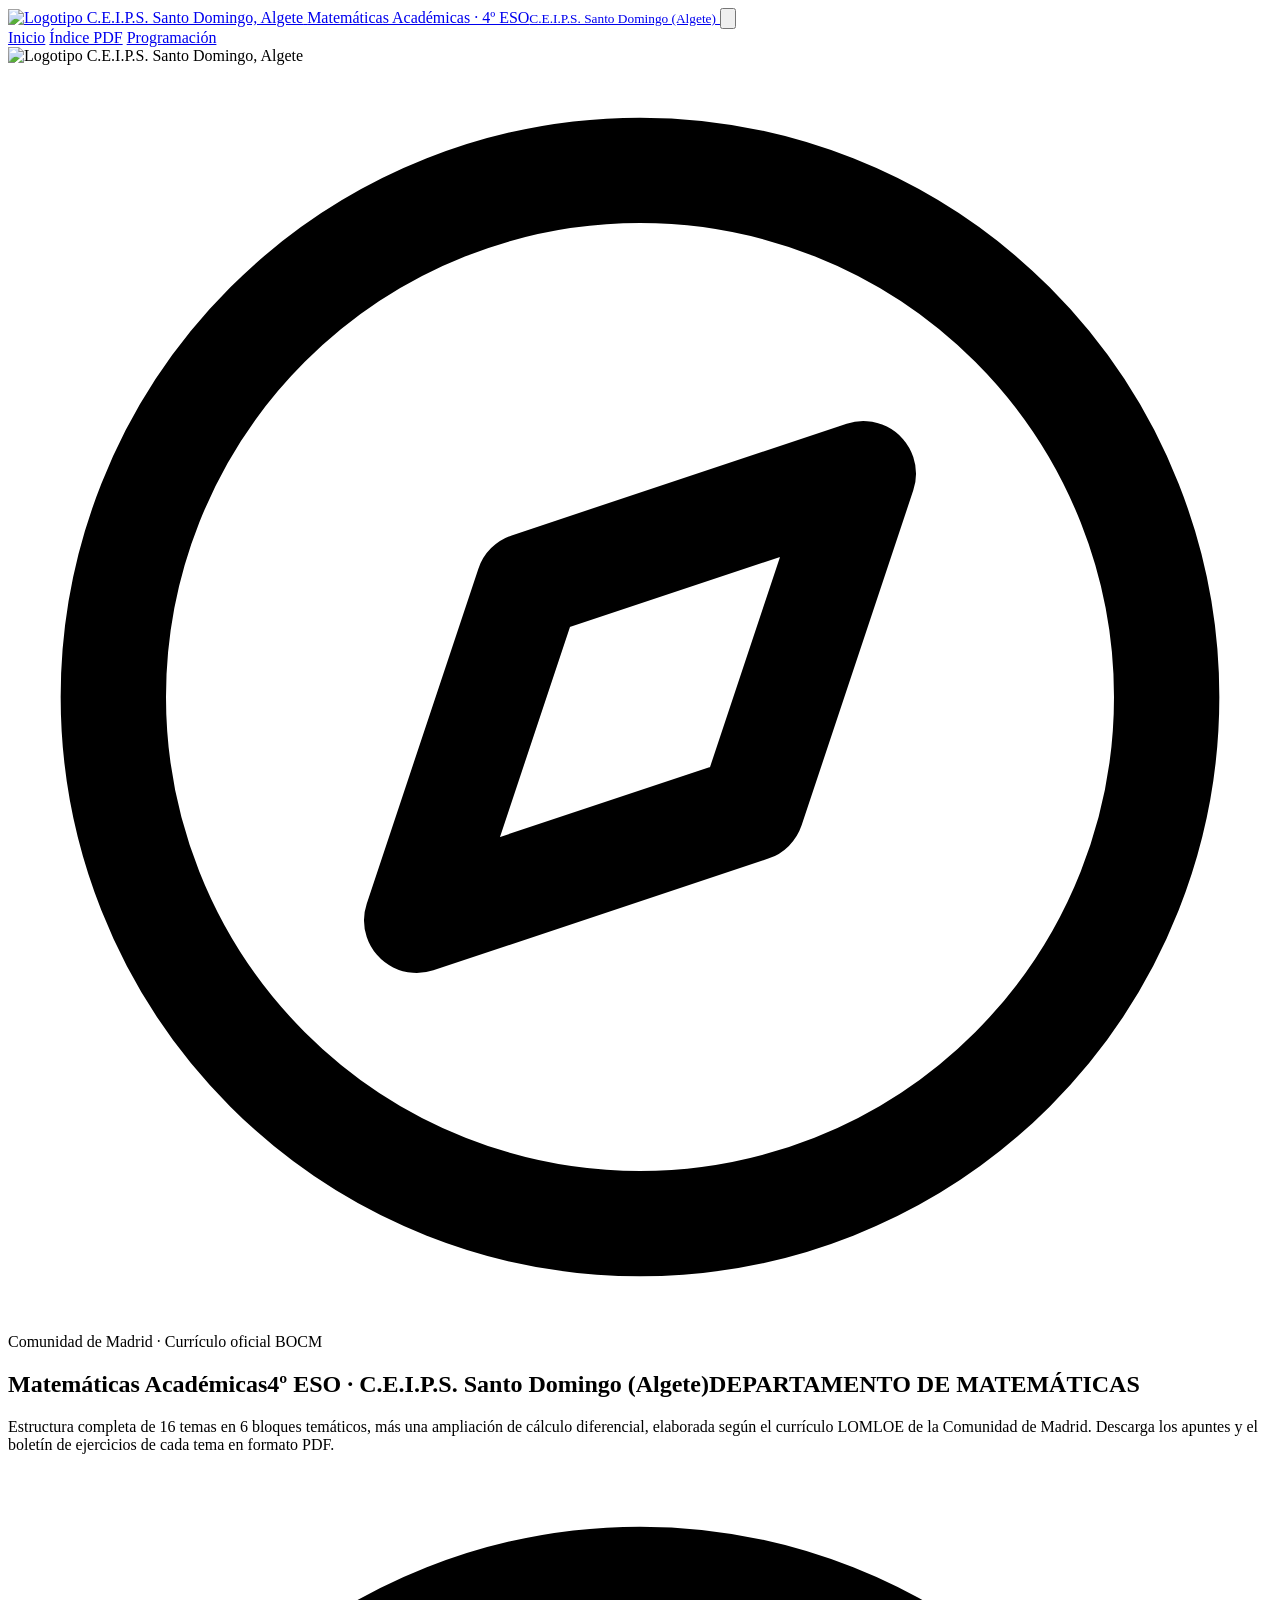
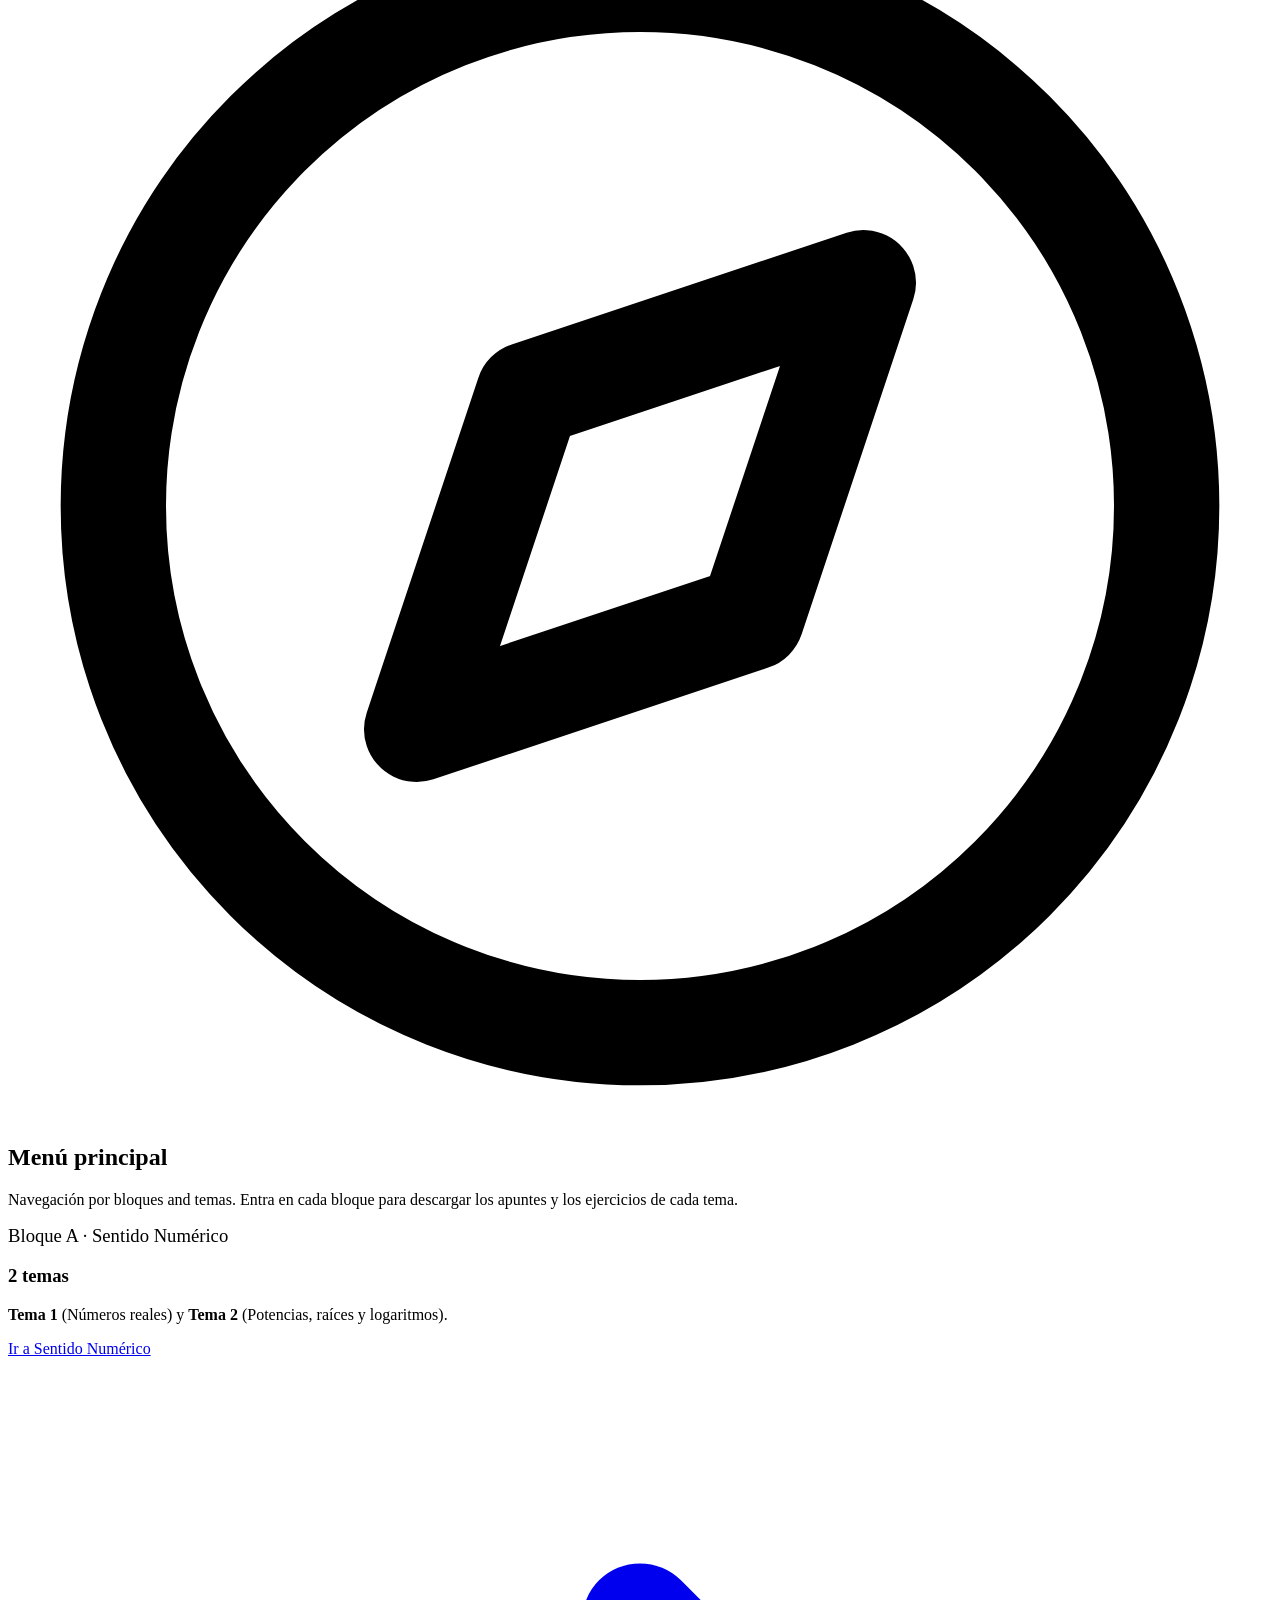
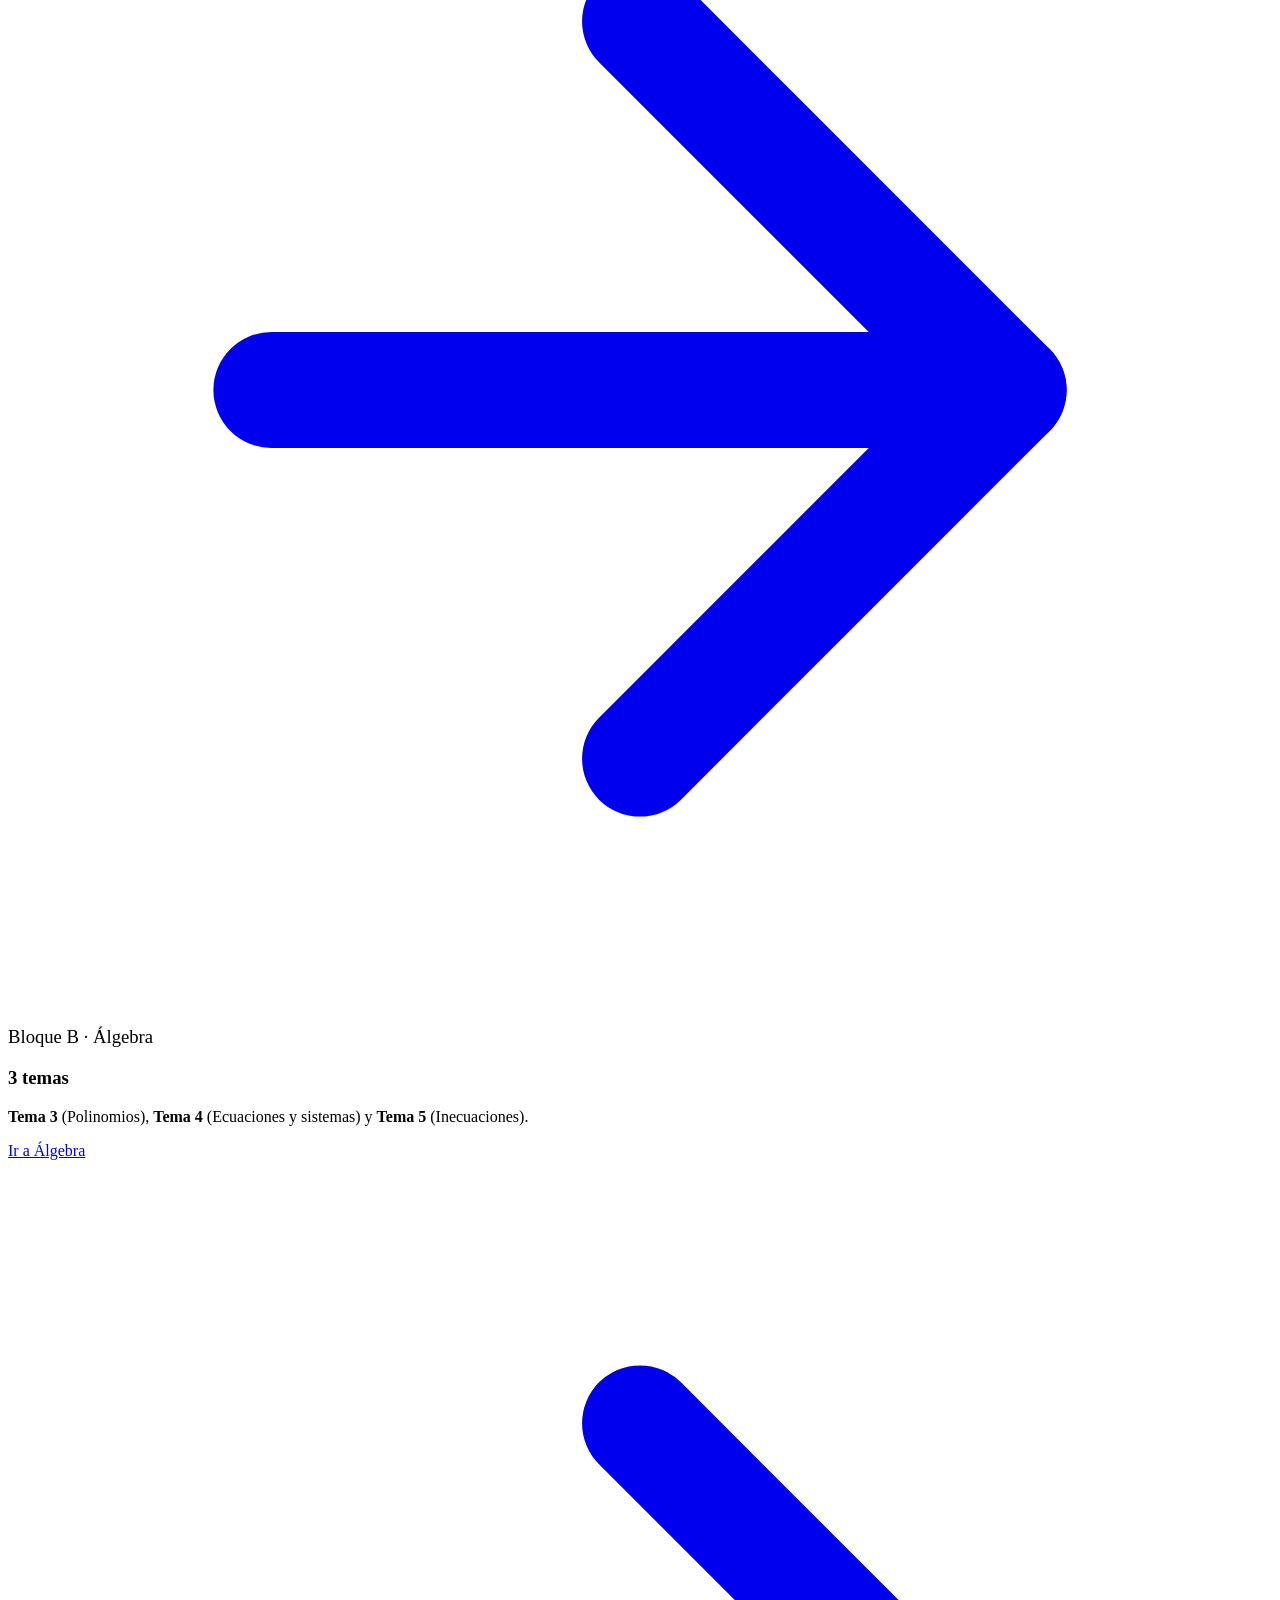
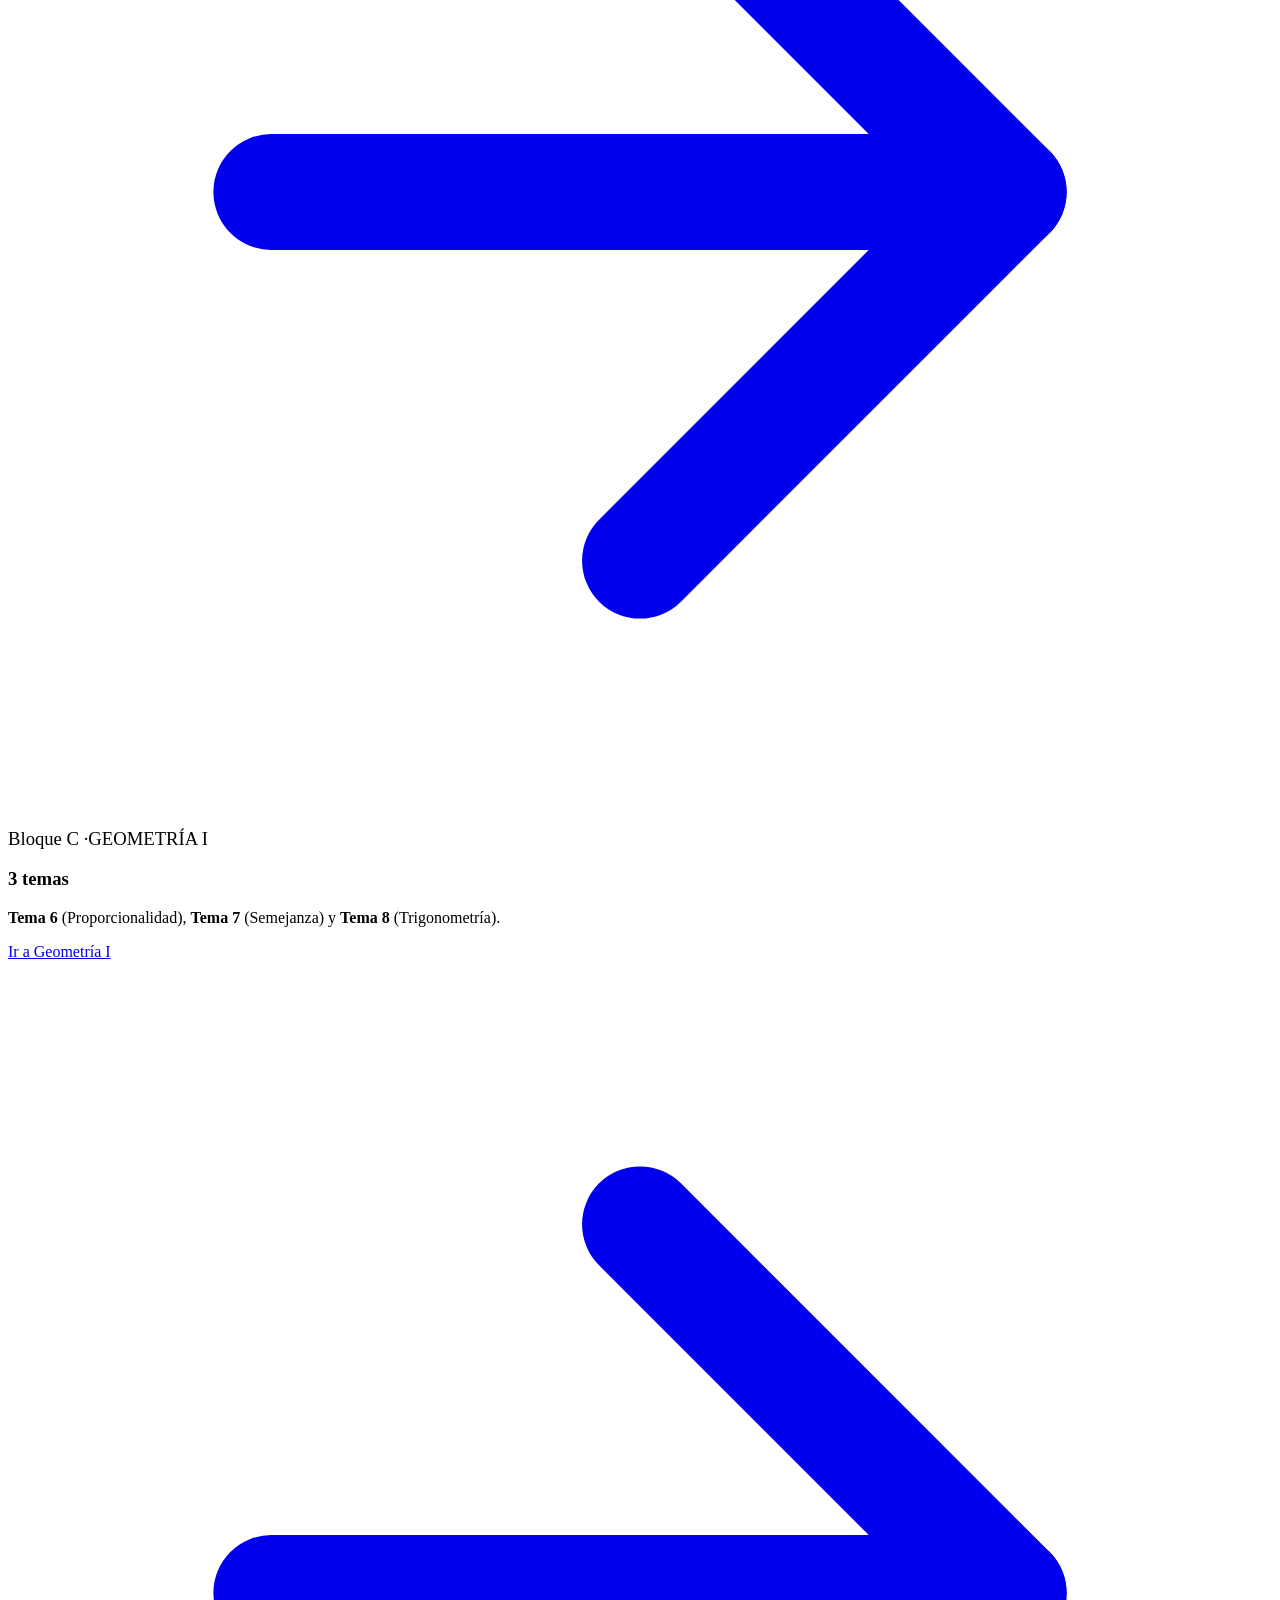
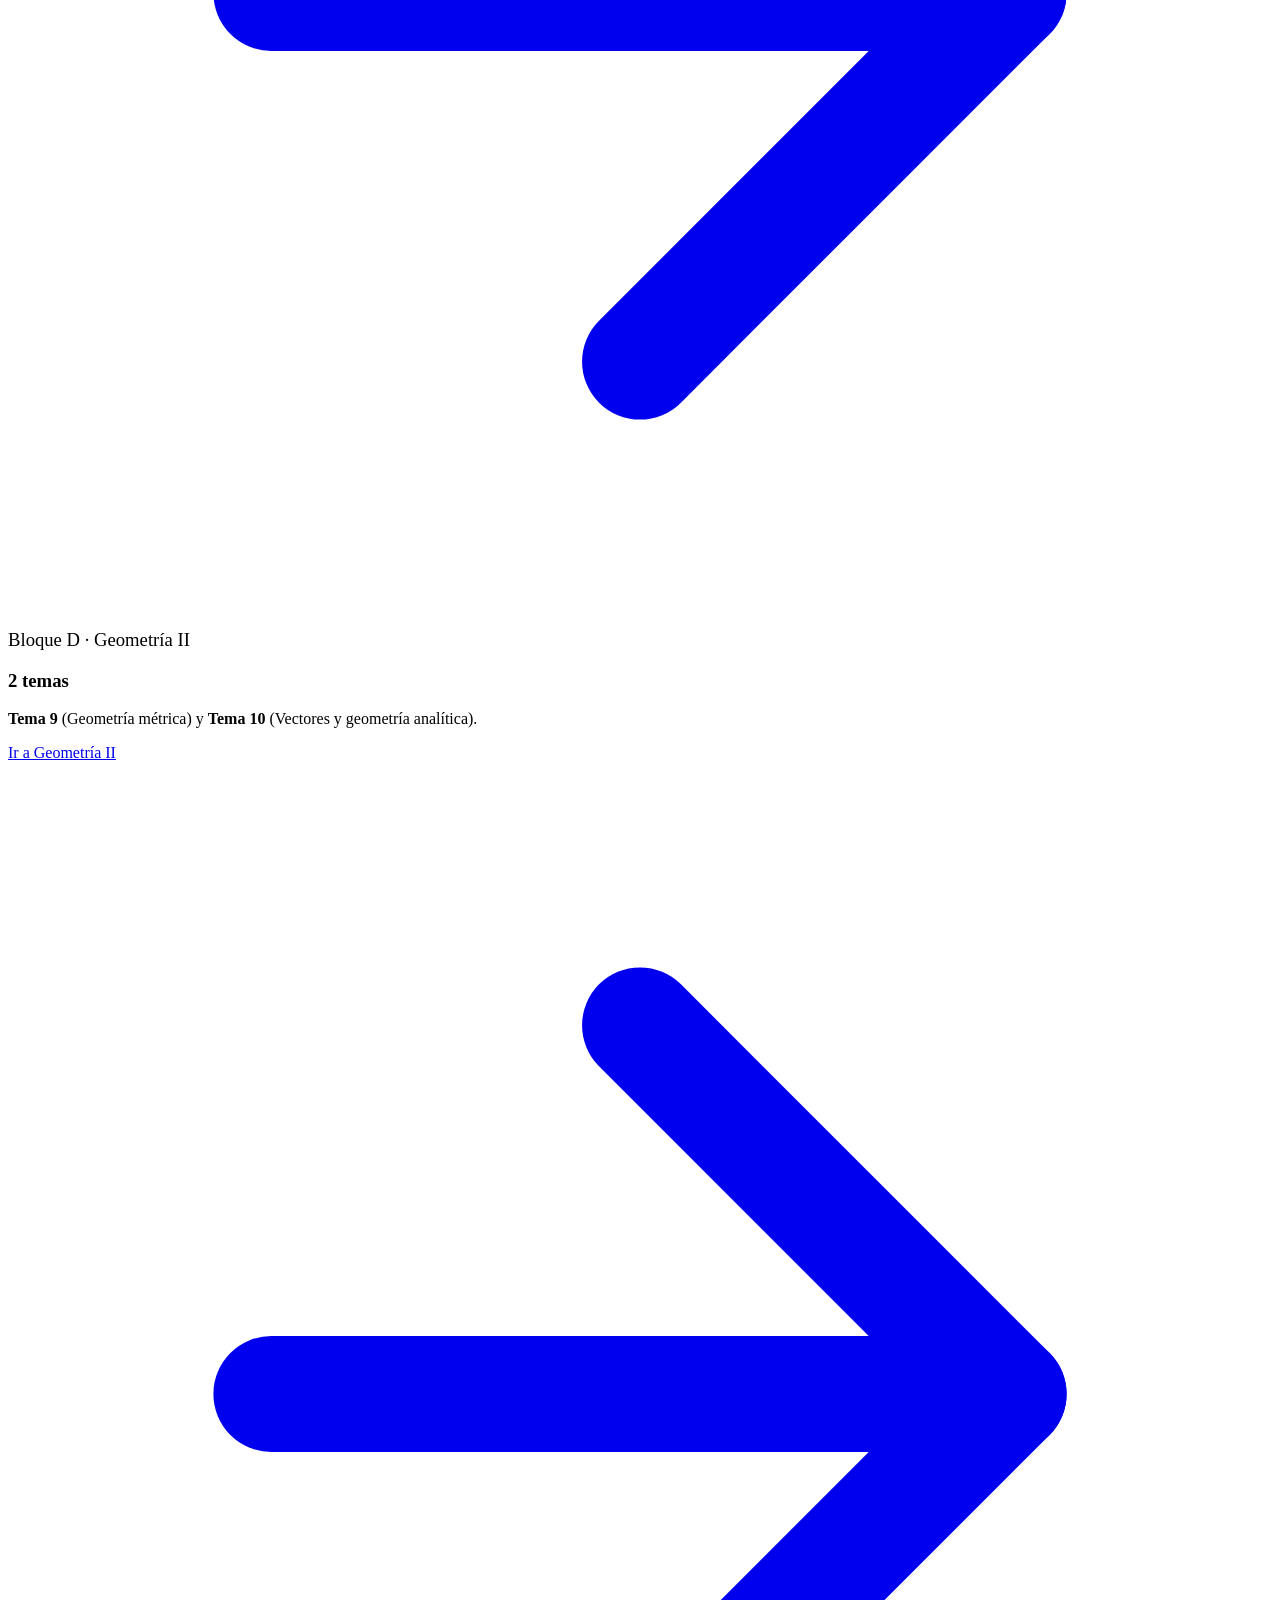
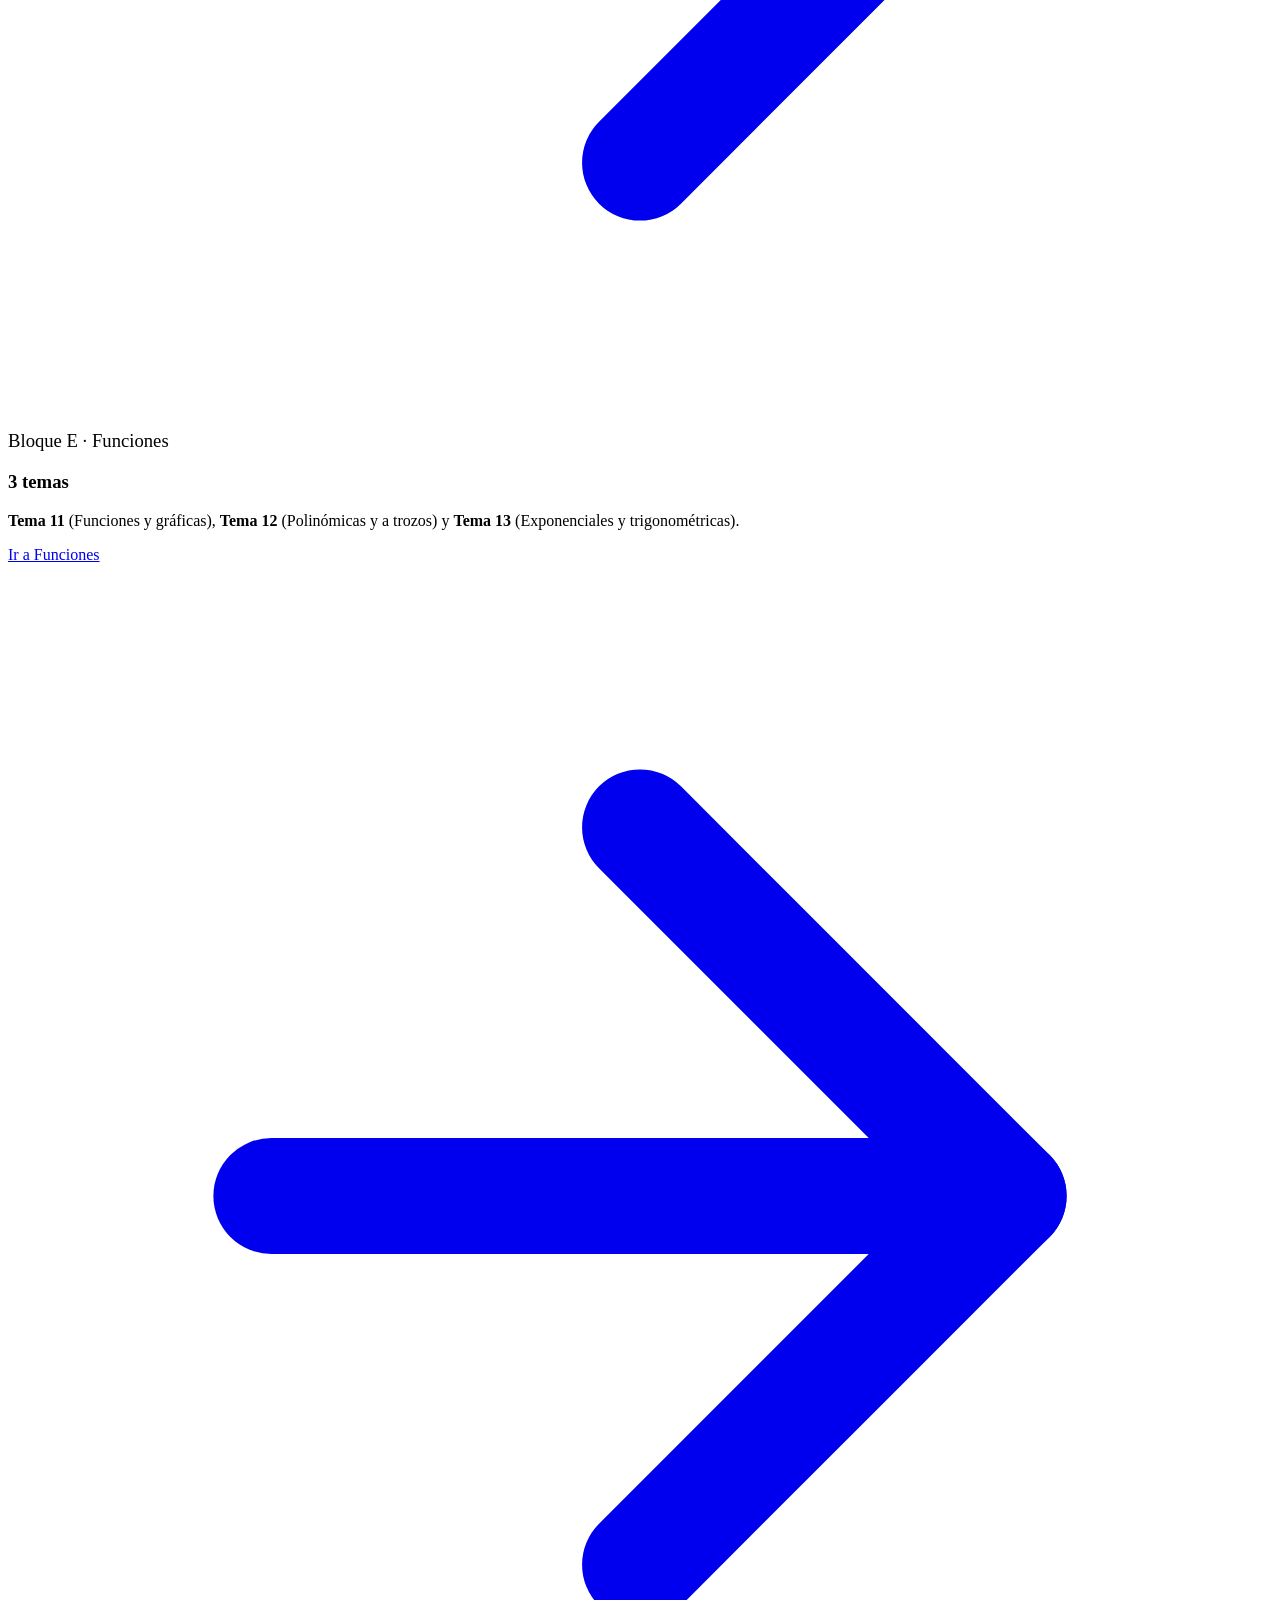
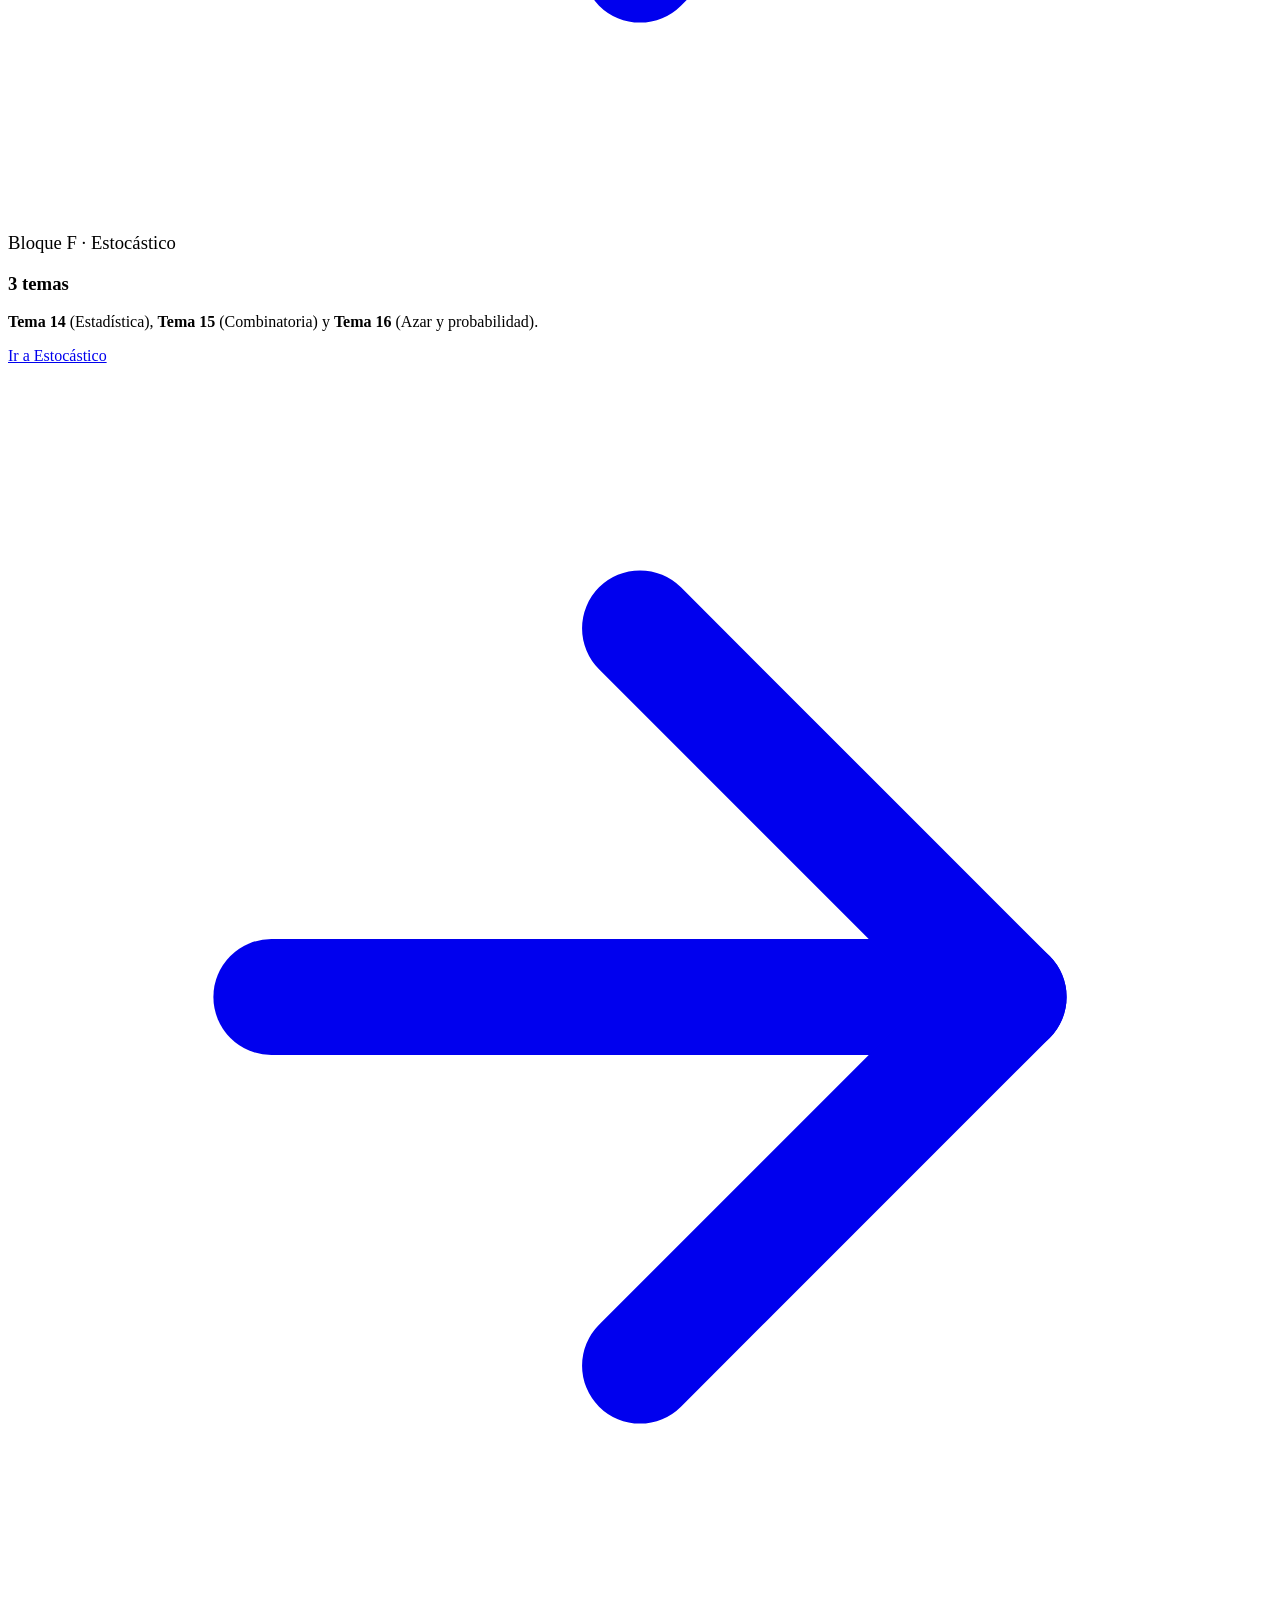
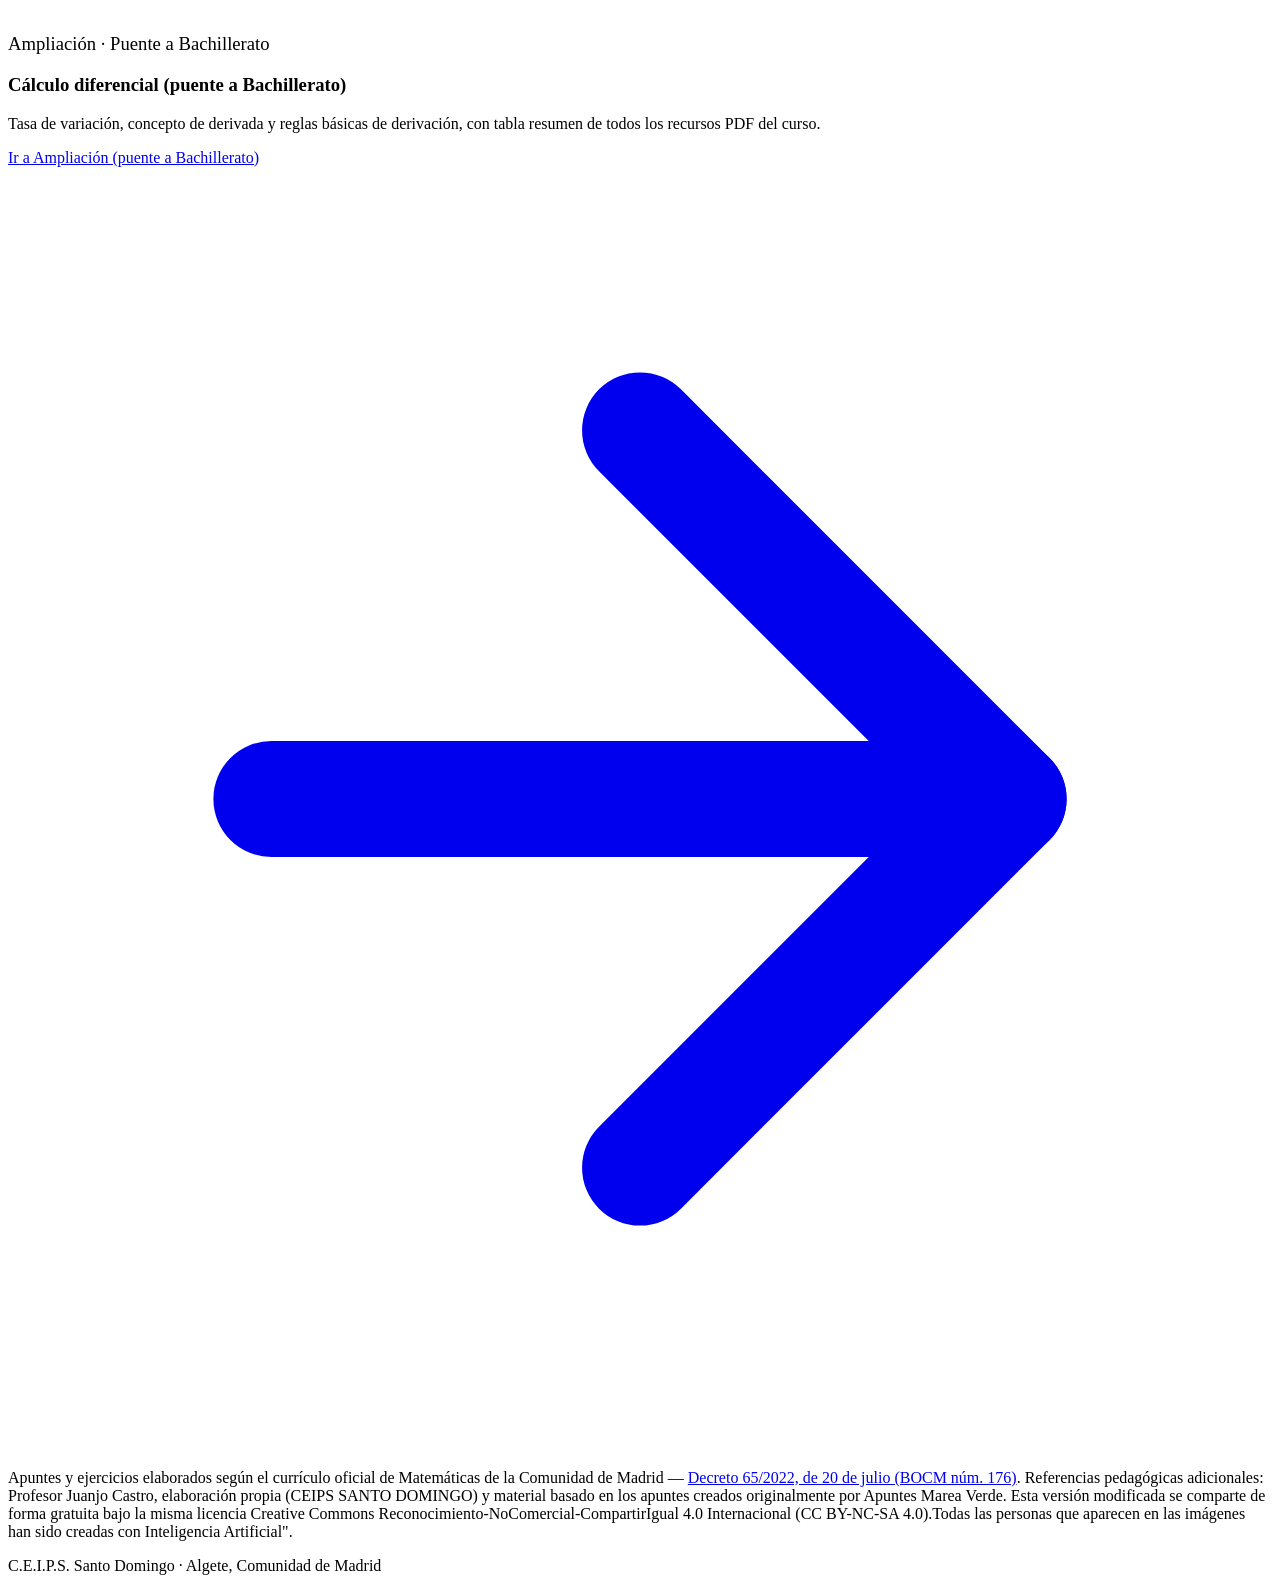
==== index.html @ df9bb8bc "Add files via upload" ====
<!DOCTYPE html>
<html lang="es">
<head>
  <meta charset="UTF-8">
  <meta name="viewport" content="width=device-width, initial-scale=1.0">
  <title>Matemáticas Académicas 4º ESO — C.E.I.P.S. Santo Domingo (Algete)</title>
  <meta name="description" content="Apuntes y ejercicios completos de Matemáticas Académicas de 4º ESO, adaptados al currículo oficial de la Comunidad de Madrid (BOCM).">
  <link rel="preconnect" href="https://fonts.googleapis.com">
  <link rel="preconnect" href="https://fonts.gstatic.com" crossorigin>
  <link href="https://fonts.googleapis.com/css2?family=Poppins:wght@500;600;700;800&family=Lato:wght@400;700;900&display=swap" rel="stylesheet">
  <link rel="icon" type="image/png" href="assets/img/logo.png">
  <link rel="stylesheet" href="css/base.css">
  <link rel="stylesheet" href="css/style.css">
  
  <!-- Estilo personalizado para aumentar 2 puntos la clase .kicker (Textos de Bloques) -->
  <style>
    .bloque-card .kicker {
      font-size: calc(1rem + 2pt) !important; /* Incrementa el tamaño base por 2 puntos de imprenta */
    }
  </style>
</head>
<body>
  <header class="site-header">
    <div class="wrap">
      <a class="brand" href="index.html">
        <img src="assets/img/logo.png" alt="Logotipo C.E.I.P.S. Santo Domingo, Algete">
        <span class="brand-text">Matemáticas Académicas · 4º ESO<small>C.E.I.P.S. Santo Domingo (Algete)</small></span>
      </a>
      <button class="nav-toggle" data-nav-toggle aria-label="Abrir menú de navegación" aria-expanded="false">
        <svg viewBox="0 0 24 24" fill="none" stroke="currentColor" stroke-width="2" stroke-linecap="round"><path d="M4 6h16M4 12h16M4 18h16"/></svg>
      </button>
      <nav class="main-nav" data-main-nav>
        <a class="active" href="index.html">Inicio</a>
        <a class="" href="indice.html">Índice PDF</a>
        <a class="" href="programacion.html">Programación</a>
      </nav>
    </div>
  </header>

  <main>
    <section class="hero wrap">
      <img class="hero-logo" src="assets/img/logo.png" alt="Logotipo C.E.I.P.S. Santo Domingo, Algete">
      <span class="badge-pill"><svg viewBox="0 0 24 24" fill="none" stroke="currentColor" stroke-width="2" stroke-linecap="round" stroke-linejoin="round"><circle cx="12" cy="12" r="10"/><polygon points="16.24 7.76 14.12 14.12 7.76 16.24 9.88 9.88 16.24 7.76"/></svg> Comunidad de Madrid · Currículo oficial BOCM</span>
      <h1>Matemáticas Académicas<span>4º ESO · C.E.I.P.S. Santo Domingo (Algete)</span>DEPARTAMENTO DE MATEMÁTICAS</span></h1>
      <p class="lead">Estructura completa de 16 temas en 6 bloques temáticos, más una ampliación de cálculo diferencial,
      elaborada según el currículo LOMLOE de la Comunidad de Madrid. Descarga los apuntes y el boletín de ejercicios
      de cada tema en formato PDF.</p>
    </section>

    <section class="wrap" id="menu">
      <h2 class="section-title"><svg viewBox="0 0 24 24" fill="none" stroke="currentColor" stroke-width="2" stroke-linecap="round" stroke-linejoin="round"><circle cx="12" cy="12" r="10"/><polygon points="16.24 7.76 14.12 14.12 7.76 16.24 9.88 9.88 16.24 7.76"/></svg> Menú principal</h2>
      <p class="section-sub">Navegación por bloques and temas. Entra en cada bloque para descargar los apuntes y los ejercicios de cada tema.</p>
      <div class="menu-grid">
        <article class="bloque-card" style="--card-color:var(--bloque-a)">
          <span class="kicker">Bloque A · Sentido Numérico</span>
          <h3>2 temas</h3>
          <p><strong>Tema 1</strong> (Números reales) y <strong>Tema 2</strong> (Potencias, raíces y logaritmos).</p>
          <a class="btn" style="--btn-color:var(--bloque-a)" href="bloque-a.html">Ir a Sentido Numérico <svg viewBox="0 0 24 24" fill="none" stroke="currentColor" stroke-width="2.2" stroke-linecap="round" stroke-linejoin="round"><path d="M5 12h14"/><path d="M12 5l7 7-7 7"/></svg></a>
        </article>
        <article class="bloque-card" style="--card-color:var(--bloque-b)">
          <span class="kicker">Bloque B · Álgebra</span>
          <h3>3 temas</h3>
          <p><strong>Tema 3</strong> (Polinomios), <strong>Tema 4</strong> (Ecuaciones y sistemas) y <strong>Tema 5</strong> (Inecuaciones).</p>
          <a class="btn" style="--btn-color:var(--bloque-b)" href="bloque-b.html">Ir a Álgebra <svg viewBox="0 0 24 24" fill="none" stroke="currentColor" stroke-width="2.2" stroke-linecap="round" stroke-linejoin="round"><path d="M5 12h14"/><path d="M12 5l7 7-7 7"/></svg></a>
        </article>
        <article class="bloque-card" style="--card-color:var(--bloque-c)">
          <span class="kicker">Bloque C ·GEOMETRÍA I</span>
          <h3>3 temas</h3>
          <p><strong>Tema 6</strong> (Proporcionalidad), <strong>Tema 7</strong> (Semejanza) y <strong>Tema 8</strong> (Trigonometría).</p>
          <a class="btn" style="--btn-color:var(--bloque-c)" href="bloque-c.html">Ir a Geometría I <svg viewBox="0 0 24 24" fill="none" stroke="currentColor" stroke-width="2.2" stroke-linecap="round" stroke-linejoin="round"><path d="M5 12h14"/><path d="M12 5l7 7-7 7"/></svg></a>
        </article>
        <article class="bloque-card" style="--card-color:var(--bloque-d)">
          <span class="kicker">Bloque D · Geometría II</span>
          <h3>2 temas</h3>
          <p><strong>Tema 9</strong> (Geometría métrica) y <strong>Tema 10</strong> (Vectores y geometría analítica).</p>
          <a class="btn" style="--btn-color:var(--bloque-d)" href="bloque-d.html">Ir a Geometría II <svg viewBox="0 0 24 24" fill="none" stroke="currentColor" stroke-width="2.2" stroke-linecap="round" stroke-linejoin="round"><path d="M5 12h14"/><path d="M12 5l7 7-7 7"/></svg></a>
        </article>
        <article class="bloque-card" style="--card-color:var(--bloque-e)">
          <span class="kicker">Bloque E · Funciones</span>
          <h3>3 temas</h3>
          <p><strong>Tema 11</strong> (Funciones y gráficas), <strong>Tema 12</strong> (Polinómicas y a trozos) y <strong>Tema 13</strong> (Exponenciales y trigonométricas).</p>
          <a class="btn" style="--btn-color:var(--bloque-e)" href="bloque-e.html">Ir a Funciones <svg viewBox="0 0 24 24" fill="none" stroke="currentColor" stroke-width="2.2" stroke-linecap="round" stroke-linejoin="round"><path d="M5 12h14"/><path d="M12 5l7 7-7 7"/></svg></a>
        </article>
        <article class="bloque-card" style="--card-color:var(--bloque-f)">
          <span class="kicker">Bloque F · Estocástico</span>
          <h3>3 temas</h3>
          <p><strong>Tema 14</strong> (Estadística), <strong>Tema 15</strong> (Combinatoria) y <strong>Tema 16</strong> (Azar y probabilidad).</p>
          <a class="btn" style="--btn-color:var(--bloque-f)" href="bloque-f.html">Ir a Estocástico <svg viewBox="0 0 24 24" fill="none" stroke="currentColor" stroke-width="2.2" stroke-linecap="round" stroke-linejoin="round"><path d="M5 12h14"/><path d="M12 5l7 7-7 7"/></svg></a>
        </article>
        <article class="bloque-card card-full" style="--card-color:var(--bloque-amp)">
          <span class="kicker">Ampliación · Puente a Bachillerato</span>
          <h3>Cálculo diferencial (puente a Bachillerato)</h3>
          <p>Tasa de variación, concepto de derivada y reglas básicas de derivación, con tabla resumen de todos los recursos PDF del curso.</p>
          <a class="btn" style="--btn-color:var(--bloque-amp)" href="ampliacion.html">Ir a Ampliación (puente a Bachillerato) <svg viewBox="0 0 24 24" fill="none" stroke="currentColor" stroke-width="2.2" stroke-linecap="round" stroke-linejoin="round"><path d="M5 12h14"/><path d="M12 5l7 7-7 7"/></svg></a>
        </article>
      </div>
    </section>
  </main>
  <footer class="site-footer">
    <div class="wrap">
      <img src="assets/img/logo.png" alt="" style="height:34px;opacity:.85" aria-hidden="true">
      <p>Apuntes y ejercicios elaborados según el currículo oficial de Matemáticas de la Comunidad de Madrid —
      <a href="https://www.bocm.es/eli/es-md/d/2022/07/20/65/con" target="_blank" rel="noopener">Decreto 65/2022, de 20 de julio (BOCM núm. 176)</a>.
      Referencias pedagógicas adicionales: Profesor Juanjo Castro, elaboración propia (CEIPS SANTO DOMINGO) y material basado en los apuntes creados originalmente por Apuntes Marea Verde. Esta versión modificada se comparte de forma gratuita bajo la misma licencia Creative Commons Reconocimiento-NoComercial-CompartirIgual 4.0 Internacional (CC BY-NC-SA 4.0).Todas las personas que aparecen en las imágenes han sido creadas con Inteligencia Artificial".</p>
      <p>C.E.I.P.S. Santo Domingo · Algete, Comunidad de Madrid</p>
    </div>
  </footer>
  <script src="js/app.js"></script>
</body>
</html>
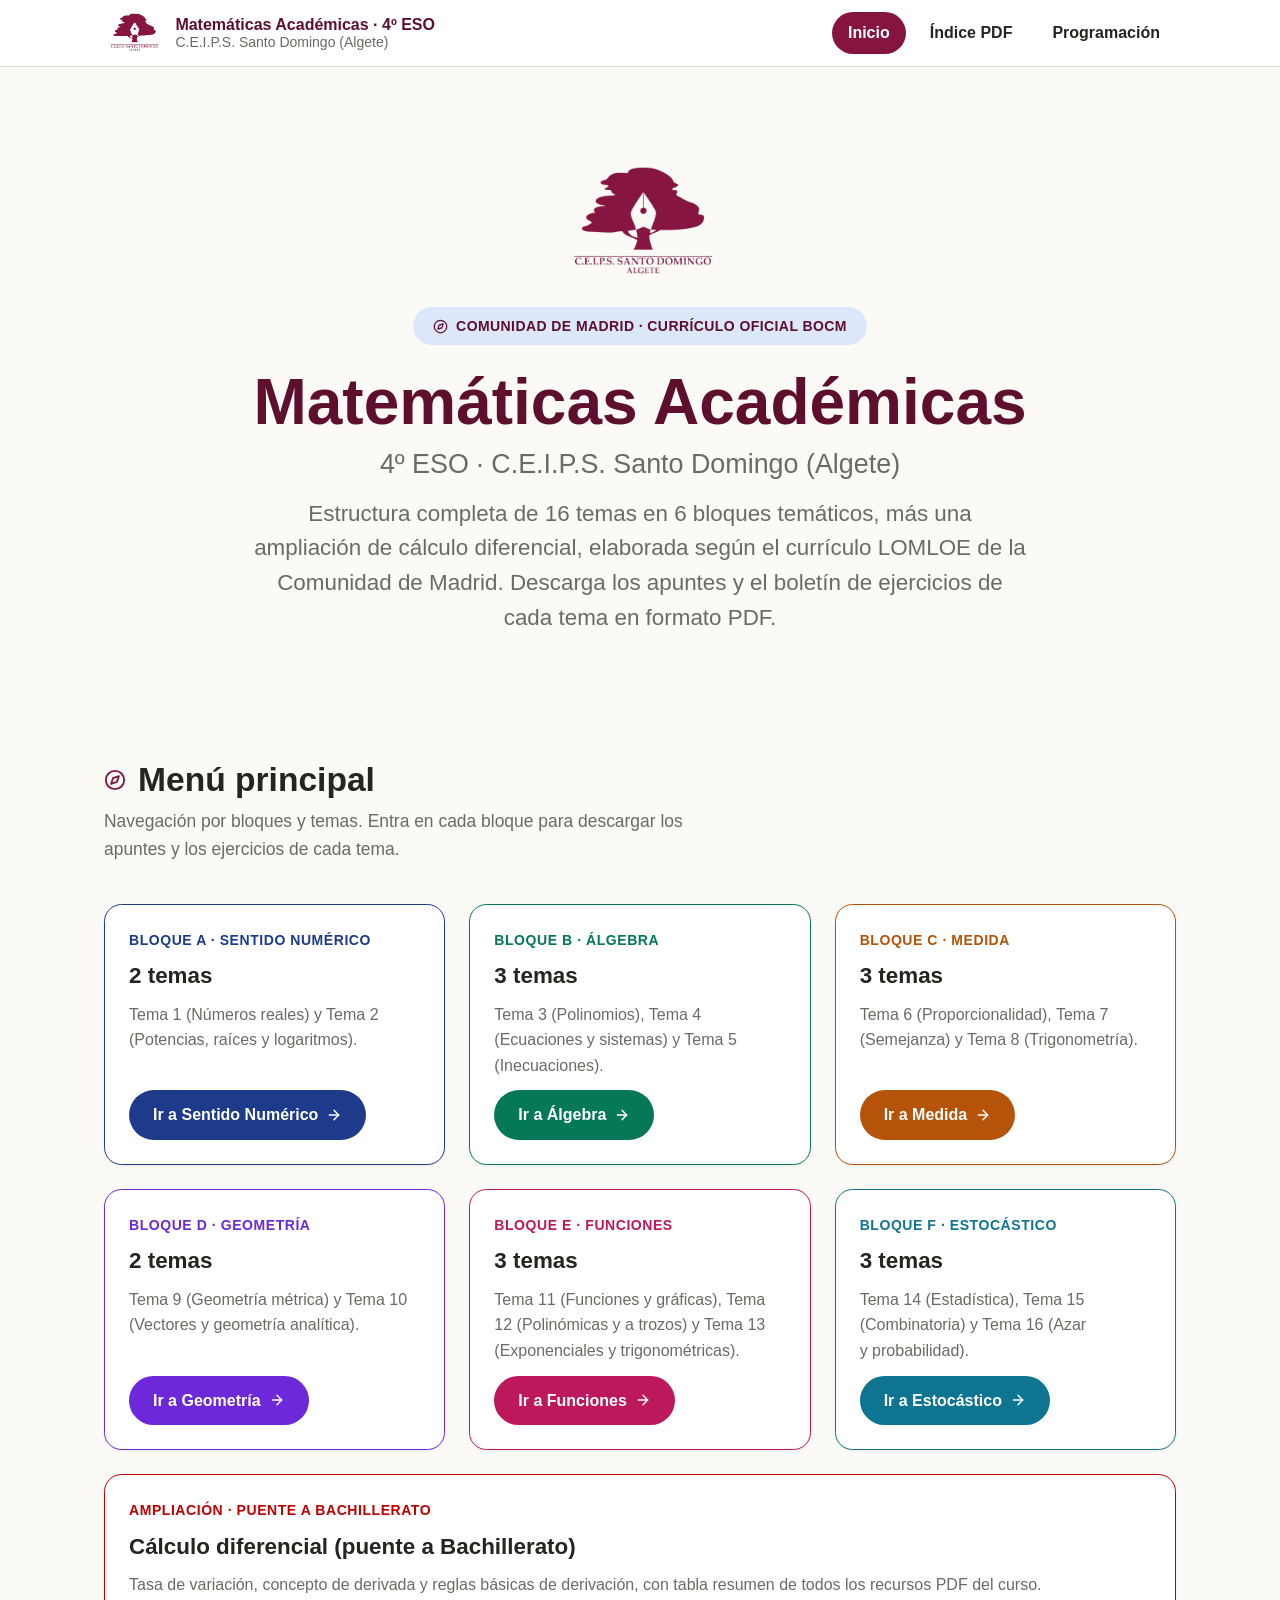
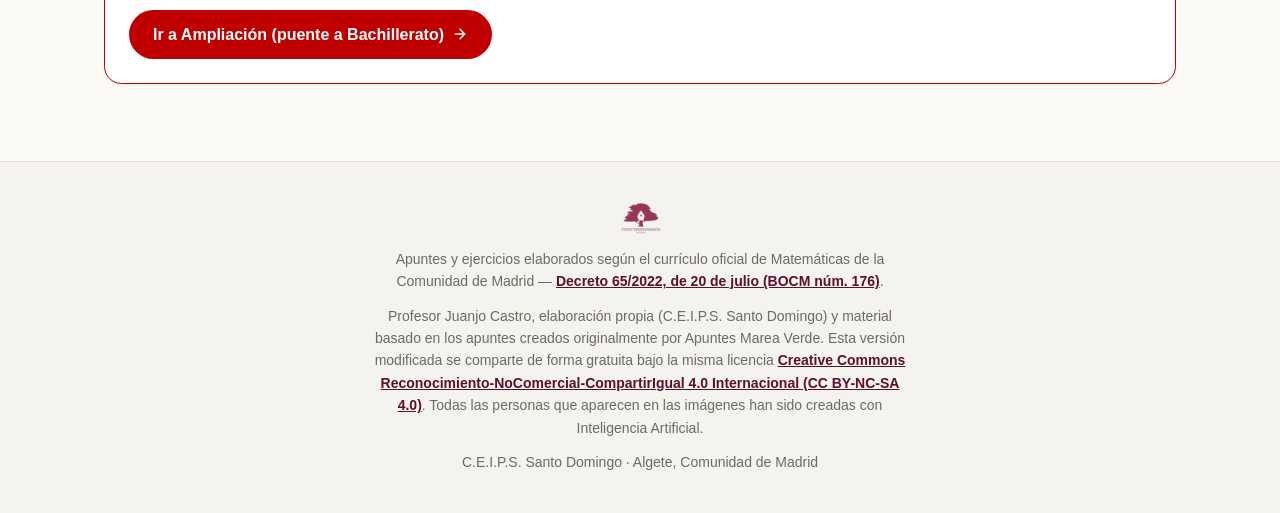
==== commit 62f6d870: "Add files via upload" ====
--- a/index.html
+++ b/index.html
@@ -12,12 +12,6 @@
   <link rel="stylesheet" href="css/base.css">
   <link rel="stylesheet" href="css/style.css">
   
-  <!-- Estilo personalizado para aumentar 2 puntos la clase .kicker (Textos de Bloques) -->
-  <style>
-    .bloque-card .kicker {
-      font-size: calc(1rem + 2pt) !important; /* Incrementa el tamaño base por 2 puntos de imprenta */
-    }
-  </style>
 </head>
 <body>
   <header class="site-header">
@@ -41,7 +35,7 @@
     <section class="hero wrap">
       <img class="hero-logo" src="assets/img/logo.png" alt="Logotipo C.E.I.P.S. Santo Domingo, Algete">
       <span class="badge-pill"><svg viewBox="0 0 24 24" fill="none" stroke="currentColor" stroke-width="2" stroke-linecap="round" stroke-linejoin="round"><circle cx="12" cy="12" r="10"/><polygon points="16.24 7.76 14.12 14.12 7.76 16.24 9.88 9.88 16.24 7.76"/></svg> Comunidad de Madrid · Currículo oficial BOCM</span>
-      <h1>Matemáticas Académicas<span>4º ESO · C.E.I.P.S. Santo Domingo (Algete)</span>DEPARTAMENTO DE MATEMÁTICAS</span></h1>
+      <h1>Matemáticas Académicas<span>4º ESO · C.E.I.P.S. Santo Domingo (Algete)</span></h1>
       <p class="lead">Estructura completa de 16 temas en 6 bloques temáticos, más una ampliación de cálculo diferencial,
       elaborada según el currículo LOMLOE de la Comunidad de Madrid. Descarga los apuntes y el boletín de ejercicios
       de cada tema en formato PDF.</p>
@@ -49,42 +43,42 @@
 
     <section class="wrap" id="menu">
       <h2 class="section-title"><svg viewBox="0 0 24 24" fill="none" stroke="currentColor" stroke-width="2" stroke-linecap="round" stroke-linejoin="round"><circle cx="12" cy="12" r="10"/><polygon points="16.24 7.76 14.12 14.12 7.76 16.24 9.88 9.88 16.24 7.76"/></svg> Menú principal</h2>
-      <p class="section-sub">Navegación por bloques and temas. Entra en cada bloque para descargar los apuntes y los ejercicios de cada tema.</p>
+      <p class="section-sub">Navegación por bloques y temas. Entra en cada bloque para descargar los apuntes y los ejercicios de cada tema.</p>
       <div class="menu-grid">
         <article class="bloque-card" style="--card-color:var(--bloque-a)">
           <span class="kicker">Bloque A · Sentido Numérico</span>
           <h3>2 temas</h3>
-          <p><strong>Tema 1</strong> (Números reales) y <strong>Tema 2</strong> (Potencias, raíces y logaritmos).</p>
+          <p>Tema 1 (Números reales) y Tema 2 (Potencias, raíces y logaritmos).</p>
           <a class="btn" style="--btn-color:var(--bloque-a)" href="bloque-a.html">Ir a Sentido Numérico <svg viewBox="0 0 24 24" fill="none" stroke="currentColor" stroke-width="2.2" stroke-linecap="round" stroke-linejoin="round"><path d="M5 12h14"/><path d="M12 5l7 7-7 7"/></svg></a>
         </article>
         <article class="bloque-card" style="--card-color:var(--bloque-b)">
           <span class="kicker">Bloque B · Álgebra</span>
           <h3>3 temas</h3>
-          <p><strong>Tema 3</strong> (Polinomios), <strong>Tema 4</strong> (Ecuaciones y sistemas) y <strong>Tema 5</strong> (Inecuaciones).</p>
+          <p>Tema 3 (Polinomios), Tema 4 (Ecuaciones y sistemas) y Tema 5 (Inecuaciones).</p>
           <a class="btn" style="--btn-color:var(--bloque-b)" href="bloque-b.html">Ir a Álgebra <svg viewBox="0 0 24 24" fill="none" stroke="currentColor" stroke-width="2.2" stroke-linecap="round" stroke-linejoin="round"><path d="M5 12h14"/><path d="M12 5l7 7-7 7"/></svg></a>
         </article>
         <article class="bloque-card" style="--card-color:var(--bloque-c)">
-          <span class="kicker">Bloque C ·GEOMETRÍA I</span>
+          <span class="kicker">Bloque C · Medida</span>
           <h3>3 temas</h3>
-          <p><strong>Tema 6</strong> (Proporcionalidad), <strong>Tema 7</strong> (Semejanza) y <strong>Tema 8</strong> (Trigonometría).</p>
-          <a class="btn" style="--btn-color:var(--bloque-c)" href="bloque-c.html">Ir a Geometría I <svg viewBox="0 0 24 24" fill="none" stroke="currentColor" stroke-width="2.2" stroke-linecap="round" stroke-linejoin="round"><path d="M5 12h14"/><path d="M12 5l7 7-7 7"/></svg></a>
+          <p>Tema 6 (Proporcionalidad), Tema 7 (Semejanza) y Tema 8 (Trigonometría).</p>
+          <a class="btn" style="--btn-color:var(--bloque-c)" href="bloque-c.html">Ir a Medida <svg viewBox="0 0 24 24" fill="none" stroke="currentColor" stroke-width="2.2" stroke-linecap="round" stroke-linejoin="round"><path d="M5 12h14"/><path d="M12 5l7 7-7 7"/></svg></a>
         </article>
         <article class="bloque-card" style="--card-color:var(--bloque-d)">
-          <span class="kicker">Bloque D · Geometría II</span>
+          <span class="kicker">Bloque D · Geometría</span>
           <h3>2 temas</h3>
-          <p><strong>Tema 9</strong> (Geometría métrica) y <strong>Tema 10</strong> (Vectores y geometría analítica).</p>
-          <a class="btn" style="--btn-color:var(--bloque-d)" href="bloque-d.html">Ir a Geometría II <svg viewBox="0 0 24 24" fill="none" stroke="currentColor" stroke-width="2.2" stroke-linecap="round" stroke-linejoin="round"><path d="M5 12h14"/><path d="M12 5l7 7-7 7"/></svg></a>
+          <p>Tema 9 (Geometría métrica) y Tema 10 (Vectores y geometría analítica).</p>
+          <a class="btn" style="--btn-color:var(--bloque-d)" href="bloque-d.html">Ir a Geometría <svg viewBox="0 0 24 24" fill="none" stroke="currentColor" stroke-width="2.2" stroke-linecap="round" stroke-linejoin="round"><path d="M5 12h14"/><path d="M12 5l7 7-7 7"/></svg></a>
         </article>
         <article class="bloque-card" style="--card-color:var(--bloque-e)">
           <span class="kicker">Bloque E · Funciones</span>
           <h3>3 temas</h3>
-          <p><strong>Tema 11</strong> (Funciones y gráficas), <strong>Tema 12</strong> (Polinómicas y a trozos) y <strong>Tema 13</strong> (Exponenciales y trigonométricas).</p>
+          <p>Tema 11 (Funciones y gráficas), Tema 12 (Polinómicas y a trozos) y Tema 13 (Exponenciales y trigonométricas).</p>
           <a class="btn" style="--btn-color:var(--bloque-e)" href="bloque-e.html">Ir a Funciones <svg viewBox="0 0 24 24" fill="none" stroke="currentColor" stroke-width="2.2" stroke-linecap="round" stroke-linejoin="round"><path d="M5 12h14"/><path d="M12 5l7 7-7 7"/></svg></a>
         </article>
         <article class="bloque-card" style="--card-color:var(--bloque-f)">
           <span class="kicker">Bloque F · Estocástico</span>
           <h3>3 temas</h3>
-          <p><strong>Tema 14</strong> (Estadística), <strong>Tema 15</strong> (Combinatoria) y <strong>Tema 16</strong> (Azar y probabilidad).</p>
+          <p>Tema 14 (Estadística), Tema 15 (Combinatoria) y Tema 16 (Azar y probabilidad).</p>
           <a class="btn" style="--btn-color:var(--bloque-f)" href="bloque-f.html">Ir a Estocástico <svg viewBox="0 0 24 24" fill="none" stroke="currentColor" stroke-width="2.2" stroke-linecap="round" stroke-linejoin="round"><path d="M5 12h14"/><path d="M12 5l7 7-7 7"/></svg></a>
         </article>
         <article class="bloque-card card-full" style="--card-color:var(--bloque-amp)">
@@ -100,11 +94,14 @@
     <div class="wrap">
       <img src="assets/img/logo.png" alt="" style="height:34px;opacity:.85" aria-hidden="true">
       <p>Apuntes y ejercicios elaborados según el currículo oficial de Matemáticas de la Comunidad de Madrid —
-      <a href="https://www.bocm.es/eli/es-md/d/2022/07/20/65/con" target="_blank" rel="noopener">Decreto 65/2022, de 20 de julio (BOCM núm. 176)</a>.
-      Referencias pedagógicas adicionales: Profesor Juanjo Castro, elaboración propia (CEIPS SANTO DOMINGO) y material basado en los apuntes creados originalmente por Apuntes Marea Verde. Esta versión modificada se comparte de forma gratuita bajo la misma licencia Creative Commons Reconocimiento-NoComercial-CompartirIgual 4.0 Internacional (CC BY-NC-SA 4.0).Todas las personas que aparecen en las imágenes han sido creadas con Inteligencia Artificial".</p>
+      <a href="https://www.bocm.es/eli/es-md/d/2022/07/20/65/con" target="_blank" rel="noopener">Decreto 65/2022, de 20 de julio (BOCM núm. 176)</a>.</p>
+      <p>Profesor Juanjo Castro, elaboración propia (C.E.I.P.S. Santo Domingo) y material basado en los apuntes creados
+      originalmente por Apuntes Marea Verde. Esta versión modificada se comparte de forma gratuita bajo la misma licencia
+      <a href="https://creativecommons.org/licenses/by-nc-sa/4.0/deed.es" target="_blank" rel="noopener">Creative Commons Reconocimiento-NoComercial-CompartirIgual 4.0 Internacional (CC BY-NC-SA 4.0)</a>.
+      Todas las personas que aparecen en las imágenes han sido creadas con Inteligencia Artificial.</p>
       <p>C.E.I.P.S. Santo Domingo · Algete, Comunidad de Madrid</p>
     </div>
   </footer>
   <script src="js/app.js"></script>
 </body>
-</html>+</html>
--- a/css/base.css
+++ b/css/base.css
@@ -0,0 +1,61 @@
+/* base.css — reset y fundamentos, ver skill website-building */
+*, *::before, *::after { box-sizing: border-box; margin: 0; padding: 0; }
+
+html {
+  -webkit-text-size-adjust: none;
+  text-size-adjust: none;
+  -webkit-font-smoothing: antialiased;
+  -moz-osx-font-smoothing: grayscale;
+  text-rendering: optimizeLegibility;
+  scroll-behavior: smooth;
+  scroll-padding-top: 90px;
+}
+
+body {
+  min-height: 100dvh;
+  line-height: 1.6;
+  font-family: var(--font-body, sans-serif);
+  font-size: var(--text-base);
+  color: var(--color-text);
+  background-color: var(--color-bg);
+}
+
+img, picture, video, canvas, svg { display: block; max-width: 100%; height: auto; }
+ul[role="list"], ol[role="list"] { list-style: none; }
+input, button, textarea, select { font: inherit; color: inherit; }
+
+h1, h2, h3, h4, h5, h6 { text-wrap: balance; line-height: 1.18; }
+p, li, figcaption { text-wrap: pretty; }
+
+::selection { background: color-mix(in oklab, var(--color-primary) 25%, transparent); color: var(--color-text); }
+
+:focus-visible {
+  outline: 2px solid var(--color-primary);
+  outline-offset: 3px;
+  border-radius: var(--radius-sm);
+}
+
+@media (prefers-reduced-motion: reduce) {
+  *, *::before, *::after {
+    animation-duration: 0.01ms !important;
+    animation-iteration-count: 1 !important;
+    transition-duration: 0.01ms !important;
+    scroll-behavior: auto !important;
+  }
+}
+
+button { cursor: pointer; background: none; border: none; }
+table { border-collapse: collapse; width: 100%; }
+
+a, button, [role="button"] {
+  transition: color 180ms cubic-bezier(.16,1,.3,1),
+              background 180ms cubic-bezier(.16,1,.3,1),
+              border-color 180ms cubic-bezier(.16,1,.3,1),
+              box-shadow 180ms cubic-bezier(.16,1,.3,1),
+              transform 180ms cubic-bezier(.16,1,.3,1);
+}
+
+.sr-only {
+  position: absolute; width: 1px; height: 1px; padding: 0; margin: -1px;
+  overflow: hidden; clip: rect(0,0,0,0); white-space: nowrap; border-width: 0;
+}
--- a/css/style.css
+++ b/css/style.css
@@ -0,0 +1,388 @@
+/* ============================================================
+   MATEMÁTICAS 4º ESO — C.E.I.P.S. SANTO DOMINGO (Algete)
+   Sitio de apuntes y ejercicios — réplica fiel del PPTX origen
+   ============================================================ */
+
+:root {
+  /* Tipografía fluida */
+  --text-xs: clamp(0.78rem, 0.74rem + 0.2vw, 0.875rem);
+  --text-sm: clamp(0.9rem, 0.85rem + 0.25vw, 1rem);
+  --text-base: clamp(1rem, 0.96rem + 0.2vw, 1.09rem);
+  --text-lg: clamp(1.15rem, 1.05rem + 0.5vw, 1.4rem);
+  --text-xl: clamp(1.5rem, 1.25rem + 1.1vw, 2.1rem);
+  --text-2xl: clamp(1.9rem, 1.35rem + 2.4vw, 3.1rem);
+  --text-hero: clamp(2.3rem, 1.4rem + 3.6vw, 4rem);
+
+  /* Espaciado (base 4px) */
+  --space-1: 0.25rem; --space-2: 0.5rem; --space-3: 0.75rem;
+  --space-4: 1rem; --space-5: 1.25rem; --space-6: 1.5rem;
+  --space-8: 2rem; --space-10: 2.5rem; --space-12: 3rem;
+  --space-16: 4rem; --space-20: 5rem; --space-24: 6rem;
+
+  /* Superficies */
+  --color-bg: #FBFAF7;
+  --color-surface: #FFFFFF;
+  --color-surface-2: #F5F3EE;
+  --color-border: #E1DED6;
+  --color-text: #26241F;
+  --color-text-muted: #6B6A63;
+  --color-text-faint: #A9A79E;
+
+  /* Marca del centro (logo maroon) */
+  --color-brand: #851540;
+  --color-brand-dark: #5E0F2E;
+
+  /* Bloque A · Sentido Numérico */
+  --bloque-a: #1E3A8A;
+  --bloque-a-tint: #DCE7FA;
+  /* Bloque B · Álgebra */
+  --bloque-b: #047857;
+  --bloque-b-tint: #DAF0E7;
+  /* Bloque C · Medida */
+  --bloque-c: #B45309;
+  --bloque-c-tint: #FBE9D6;
+  /* Bloque D · Geometría */
+  --bloque-d: #6D28D9;
+  --bloque-d-tint: #ECE4F8;
+  /* Bloque E · Funciones */
+  --bloque-e: #BE185D;
+  --bloque-e-tint: #FCE4EE;
+  --bloque-e-accent: #EAB308;
+  /* Bloque F · Estocástico */
+  --bloque-f: #0E7490;
+  --bloque-f-tint: #DCF0F5;
+  --bloque-f-accent: #DC2626;
+  /* Ampliación */
+  --bloque-amp: #C00000;
+  --bloque-amp-tint: #F8DCDC;
+
+  --radius-sm: 0.4rem;
+  --radius-md: 0.7rem;
+  --radius-lg: 1.1rem;
+  --radius-full: 9999px;
+
+  --shadow-sm: 0 1px 3px rgba(30,20,10,0.07);
+  --shadow-md: 0 6px 20px rgba(30,20,10,0.09);
+  --shadow-lg: 0 16px 40px rgba(30,20,10,0.14);
+
+  --font-display: 'Poppins', 'Segoe UI', sans-serif;
+  --font-body: 'Lato', 'Segoe UI', sans-serif;
+
+  --content-default: 1120px;
+  --content-narrow: 760px;
+}
+
+/* ---------------- Layout helpers ---------------- */
+.wrap {
+  max-width: var(--content-default);
+  margin-inline: auto;
+  padding-inline: var(--space-6);
+}
+.wrap-narrow {
+  max-width: var(--content-narrow);
+  margin-inline: auto;
+  padding-inline: var(--space-6);
+}
+section { padding-block: clamp(var(--space-12), 6vw, var(--space-24)); }
+
+/* ---------------- Header ---------------- */
+.site-header {
+  position: sticky; top: 0; z-index: 50;
+  background: rgba(255,255,255,0.92);
+  backdrop-filter: blur(10px);
+  border-bottom: 1px solid var(--color-border);
+}
+.site-header .wrap {
+  display: flex; align-items: center; justify-content: space-between;
+  padding-block: var(--space-3);
+  gap: var(--space-4);
+}
+.brand {
+  display: flex; align-items: center; gap: var(--space-3);
+  text-decoration: none; color: var(--color-text);
+}
+.brand img { height: 42px; width: auto; }
+.brand-text {
+  font-family: var(--font-display);
+  font-weight: 600;
+  font-size: var(--text-sm);
+  line-height: 1.2;
+  color: var(--color-brand-dark);
+}
+.brand-text small { display: block; font-weight: 400; color: var(--color-text-muted); font-size: var(--text-xs); }
+
+.main-nav { display: flex; gap: var(--space-2); align-items: center; }
+.main-nav a {
+  font-family: var(--font-body);
+  font-weight: 600;
+  font-size: var(--text-sm);
+  color: var(--color-text);
+  text-decoration: none;
+  padding: var(--space-2) var(--space-4);
+  border-radius: var(--radius-full);
+}
+.main-nav a:hover, .main-nav a:focus-visible { background: var(--color-surface-2); }
+.main-nav a.active { background: var(--color-brand); color: white; }
+
+.nav-toggle { display: none; }
+
+@media (max-width: 720px) {
+  .main-nav { position: fixed; inset: 64px var(--space-4) auto var(--space-4);
+    background: var(--color-surface); border: 1px solid var(--color-border);
+    border-radius: var(--radius-lg); box-shadow: var(--shadow-lg);
+    flex-direction: column; align-items: stretch; padding: var(--space-3);
+    display: none; }
+  .main-nav.open { display: flex; }
+  .main-nav a { text-align: left; }
+  .nav-toggle {
+    display: inline-flex; align-items: center; justify-content: center;
+    width: 42px; height: 42px; border-radius: var(--radius-md);
+    border: 1px solid var(--color-border); background: var(--color-surface);
+  }
+}
+
+/* ---------------- Pill badge ---------------- */
+.badge-pill {
+  display: inline-flex; align-items: center; gap: var(--space-2);
+  background: var(--bloque-a-tint); color: var(--color-brand-dark);
+  font-family: var(--font-body); font-weight: 700; font-size: var(--text-xs);
+  letter-spacing: 0.03em; text-transform: uppercase;
+  padding: var(--space-2) var(--space-5); border-radius: var(--radius-full);
+}
+.badge-pill svg { width: 15px; height: 15px; flex-shrink: 0; }
+.section-title svg { width: 22px; height: 22px; flex-shrink: 0; color: var(--color-brand); }
+
+/* ---------------- Hero / Portada ---------------- */
+.hero {
+  text-align: center;
+  padding-block: clamp(var(--space-16), 8vw, var(--space-24)) var(--space-12);
+}
+.hero img.hero-logo { height: 120px; width: auto; margin-inline: auto; margin-bottom: var(--space-6); }
+.hero h1 {
+  font-family: var(--font-display);
+  font-weight: 700;
+  font-size: var(--text-hero);
+  color: var(--color-brand-dark);
+  margin-block: var(--space-5) var(--space-4);
+}
+.hero h1 span { display: block; font-size: 0.42em; font-weight: 500; color: var(--color-text-muted); margin-top: var(--space-2); }
+.hero p.lead {
+  max-width: 62ch; margin-inline: auto; color: var(--color-text-muted);
+  font-size: var(--text-lg); line-height: 1.55;
+}
+
+/* ---------------- Menu principal (grid de bloques) ---------------- */
+.section-title {
+  display: flex; align-items: center; gap: var(--space-3);
+  font-family: var(--font-display); font-weight: 700;
+  font-size: var(--text-xl); color: var(--color-text);
+  margin-bottom: var(--space-2);
+}
+.section-sub { color: var(--color-text-muted); margin-bottom: var(--space-10); max-width: 65ch; }
+
+.menu-grid {
+  display: grid; grid-template-columns: repeat(3, 1fr); gap: var(--space-6);
+}
+.menu-grid .card-full { grid-column: 1 / -1; }
+@media (max-width: 880px) { .menu-grid { grid-template-columns: repeat(2, 1fr); } }
+@media (max-width: 600px) { .menu-grid { grid-template-columns: 1fr; } }
+
+.bloque-card {
+  background: var(--color-surface);
+  border: 1.5px solid var(--card-color, var(--color-border));
+  border-radius: var(--radius-lg);
+  padding: var(--space-6);
+  display: flex; flex-direction: column; gap: var(--space-3);
+  box-shadow: var(--shadow-sm);
+  transition: transform 200ms cubic-bezier(.16,1,.3,1), box-shadow 200ms cubic-bezier(.16,1,.3,1);
+}
+.bloque-card:hover { transform: translateY(-3px); box-shadow: var(--shadow-md); }
+.bloque-card .kicker {
+  font-family: var(--font-display); font-weight: 700; font-size: var(--text-xs);
+  text-transform: uppercase; letter-spacing: 0.04em; color: var(--card-color);
+}
+.bloque-card h3 { font-family: var(--font-display); font-weight: 700; font-size: var(--text-lg); color: var(--color-text); }
+.bloque-card p { color: var(--color-text-muted); font-size: var(--text-sm); flex: 1; }
+.bloque-card .btn { align-self: flex-start; }
+
+/* ---------------- Buttons ---------------- */
+.btn {
+  display: inline-flex; align-items: center; gap: var(--space-2);
+  font-family: var(--font-body); font-weight: 700; font-size: var(--text-sm);
+  padding: var(--space-3) var(--space-6);
+  border-radius: var(--radius-full);
+  text-decoration: none;
+  background: var(--btn-color, var(--color-brand));
+  color: white;
+  border: none;
+}
+.btn:hover, .btn:focus-visible { filter: brightness(1.08); transform: translateY(-1px); }
+.btn.btn-outline {
+  background: transparent; color: var(--btn-color, var(--color-brand));
+  border: 1.5px solid var(--btn-color, var(--color-brand));
+}
+.btn.btn-light {
+  background: rgba(255,255,255,0.92); color: var(--color-text);
+}
+.btn.btn-sm { padding: var(--space-2) var(--space-4); font-size: var(--text-xs); }
+.btn svg { width: 16px; height: 16px; flex-shrink: 0; }
+.btn.btn-disabled {
+  background: var(--color-surface-2); color: var(--color-text-faint);
+  cursor: not-allowed; pointer-events: none;
+}
+
+/* ---------------- Bloque detail page ---------------- */
+.bloque-banner {
+  position: relative;
+  padding-block: clamp(var(--space-10), 6vw, var(--space-16));
+  background: var(--bloque-tint);
+  border-bottom: 4px solid var(--bloque-color);
+}
+.bloque-banner .wrap { display: flex; align-items: center; justify-content: space-between; gap: var(--space-6); flex-wrap: wrap; }
+.bloque-banner .titles { display: flex; flex-direction: column; gap: var(--space-2); }
+.bloque-banner .kicker {
+  font-family: var(--font-body); font-weight: 700; font-size: var(--text-sm);
+  color: var(--bloque-color); text-transform: uppercase; letter-spacing: 0.03em;
+}
+.bloque-banner h1 {
+  font-family: var(--font-display); font-weight: 700; font-size: var(--text-2xl);
+  color: var(--color-text);
+}
+.bloque-banner .back-btn {
+  background: #FF7A59; color: white; box-shadow: var(--shadow-sm);
+}
+
+.bloque-photo {
+  position: relative; height: clamp(220px, 32vw, 420px);
+  overflow: hidden;
+}
+.bloque-photo img { width: 100%; height: 100%; object-fit: cover; object-position: center 30%; }
+.bloque-photo::after {
+  content: ''; position: absolute; inset: 0;
+  background: linear-gradient(180deg, rgba(0,0,0,0.05) 0%, rgba(20,18,15,0.55) 100%);
+}
+
+.temas-section { padding-block: clamp(var(--space-10), 5vw, var(--space-16)); }
+.temas-grid {
+  display: grid; grid-template-columns: repeat(auto-fit, minmax(280px, 1fr));
+  gap: var(--space-6);
+  margin-top: var(--space-8);
+}
+.tema-card {
+  background: var(--color-surface);
+  border: 1px solid var(--color-border);
+  border-top: 4px solid var(--bloque-color);
+  border-radius: var(--radius-lg);
+  padding: var(--space-6);
+  display: flex; flex-direction: column; gap: var(--space-3);
+  box-shadow: var(--shadow-sm);
+}
+.tema-pill {
+  display: inline-flex; width: fit-content;
+  background: var(--color-brand-dark); color: white;
+  font-family: var(--font-body); font-weight: 700; font-size: var(--text-xs);
+  padding: var(--space-1) var(--space-4); border-radius: var(--radius-full);
+  letter-spacing: 0.03em;
+}
+.tema-card h3 { font-family: var(--font-display); font-weight: 700; font-size: var(--text-lg); color: var(--bloque-color); }
+.tema-card p { color: var(--color-text-muted); font-size: var(--text-sm); flex: 1; }
+.tema-card .btn-row { display: flex; gap: var(--space-3); flex-wrap: wrap; }
+.tema-card.proximamente { opacity: 0.72; }
+.tema-card .proximamente-tag {
+  display: inline-flex; width: fit-content; align-items: center; gap: var(--space-1);
+  background: var(--color-surface-2); color: var(--color-text-muted);
+  font-size: var(--text-xs); font-weight: 700; padding: var(--space-1) var(--space-3);
+  border-radius: var(--radius-full); text-transform: uppercase; letter-spacing: 0.03em;
+}
+
+/* ---------------- Ampliación (layout distinto: foto lateral) ---------------- */
+.amp-layout {
+  display: grid; grid-template-columns: 1fr 1fr; gap: var(--space-10);
+  align-items: center;
+}
+@media (max-width: 800px) { .amp-layout { grid-template-columns: 1fr; } }
+.amp-layout .amp-photo { border-radius: var(--radius-lg); overflow: hidden; box-shadow: var(--shadow-md); }
+.amp-layout .amp-photo img { width: 100%; height: 100%; object-fit: cover; }
+.amp-layout ul { display: flex; flex-direction: column; gap: var(--space-3); margin-block: var(--space-6); }
+.amp-layout li {
+  display: flex; gap: var(--space-3); align-items: flex-start;
+  color: var(--color-text); font-size: var(--text-sm);
+}
+.amp-layout li::before {
+  content: '✓'; color: var(--bloque-amp); font-weight: 700; flex-shrink: 0;
+  width: 22px; height: 22px; border-radius: 50%; background: var(--bloque-amp-tint);
+  display: flex; align-items: center; justify-content: center; font-size: 0.8em;
+}
+
+/* ---------------- Recursos / callout ---------------- */
+.callout-dark {
+  background: #1D1B18; color: #F3F1EA;
+  border-radius: var(--radius-lg);
+  padding: clamp(var(--space-8), 4vw, var(--space-12));
+  text-align: center;
+  background-image:
+    repeating-linear-gradient(0deg, rgba(255,255,255,0.02) 0 1px, transparent 1px 40px),
+    repeating-linear-gradient(90deg, rgba(255,255,255,0.02) 0 1px, transparent 1px 40px);
+}
+.callout-dark p { font-family: var(--font-display); font-size: var(--text-lg); font-weight: 600; max-width: 64ch; margin-inline: auto; }
+
+/* ---------------- Índice / tabla ---------------- */
+.index-table-wrap { overflow-x: auto; border-radius: var(--radius-lg); box-shadow: var(--shadow-sm); border: 1px solid var(--color-border); }
+table.index-table { width: 100%; border-collapse: collapse; min-width: 720px; background: var(--color-surface); }
+table.index-table th {
+  background: var(--color-brand); color: white;
+  font-family: var(--font-body); font-weight: 700; font-size: var(--text-sm);
+  text-align: left; padding: var(--space-4) var(--space-5);
+}
+table.index-table td { padding: var(--space-4) var(--space-5); font-size: var(--text-sm); border-bottom: 1px solid var(--color-border); vertical-align: middle; }
+table.index-table tr:nth-child(even) td { background: var(--color-surface-2); }
+table.index-table .tema-num { font-weight: 700; color: var(--color-brand-dark); white-space: nowrap; }
+table.index-table .dl-links { display: flex; gap: var(--space-2); flex-wrap: wrap; }
+table.index-table .bloque-tag {
+  display: inline-block; padding: var(--space-1) var(--space-3); border-radius: var(--radius-full);
+  font-size: var(--text-xs); font-weight: 700; color: white; white-space: nowrap;
+}
+
+/* ---------------- Programación (stat card) ---------------- */
+.stat-layout { display: grid; grid-template-columns: 1fr 1.4fr; gap: var(--space-10); align-items: start; }
+@media (max-width: 800px) { .stat-layout { grid-template-columns: 1fr; } }
+.stat-card {
+  background: var(--bloque-a-tint); border-radius: var(--radius-lg);
+  padding: var(--space-10); text-align: center;
+}
+.stat-card .num { font-family: var(--font-display); font-weight: 800; font-size: clamp(3.5rem, 10vw, 6rem); color: var(--bloque-a); line-height: 1; }
+.stat-card p { color: var(--color-text-muted); font-weight: 600; margin-top: var(--space-3); }
+
+.sources-panel h3 { font-family: var(--font-display); font-weight: 700; font-size: var(--text-lg); margin-bottom: var(--space-4); }
+.sources-panel ul { display: flex; flex-direction: column; gap: var(--space-4); }
+.sources-panel li { border-left: 3px solid var(--color-brand); padding-left: var(--space-4); }
+.sources-panel li strong { display: block; font-family: var(--font-body); }
+.sources-panel li span { color: var(--color-text-muted); font-size: var(--text-sm); }
+
+/* ---------------- Footer ---------------- */
+.site-footer {
+  border-top: 1px solid var(--color-border);
+  padding-block: var(--space-10);
+  background: var(--color-surface-2);
+}
+.site-footer .wrap { display: flex; flex-direction: column; gap: var(--space-3); align-items: center; text-align: center; }
+.site-footer p { color: var(--color-text-muted); font-size: var(--text-xs); max-width: 70ch; }
+.site-footer a { color: var(--color-brand-dark); font-weight: 600; }
+
+/* ---------------- Misc ---------------- */
+.icon-badge {
+  width: 40px; height: 40px; border-radius: var(--radius-md);
+  background: var(--bloque-tint, var(--color-surface-2));
+  color: var(--bloque-color, var(--color-brand));
+  display: flex; align-items: center; justify-content: center;
+  flex-shrink: 0;
+}
+.icon-badge svg { width: 22px; height: 22px; }
+
+.page-hero {
+  padding-block: clamp(var(--space-10), 5vw, var(--space-16)) var(--space-8);
+  text-align: center;
+}
+.page-hero h1 { font-family: var(--font-display); font-weight: 700; font-size: var(--text-2xl); color: var(--color-brand-dark); display: flex; align-items: center; justify-content: center; gap: var(--space-3); flex-wrap: wrap; }
+.page-hero h1 svg { width: 34px; height: 34px; flex-shrink: 0; color: var(--color-brand); }
+.page-hero p { color: var(--color-text-muted); max-width: 60ch; margin-inline: auto; margin-top: var(--space-3); }
